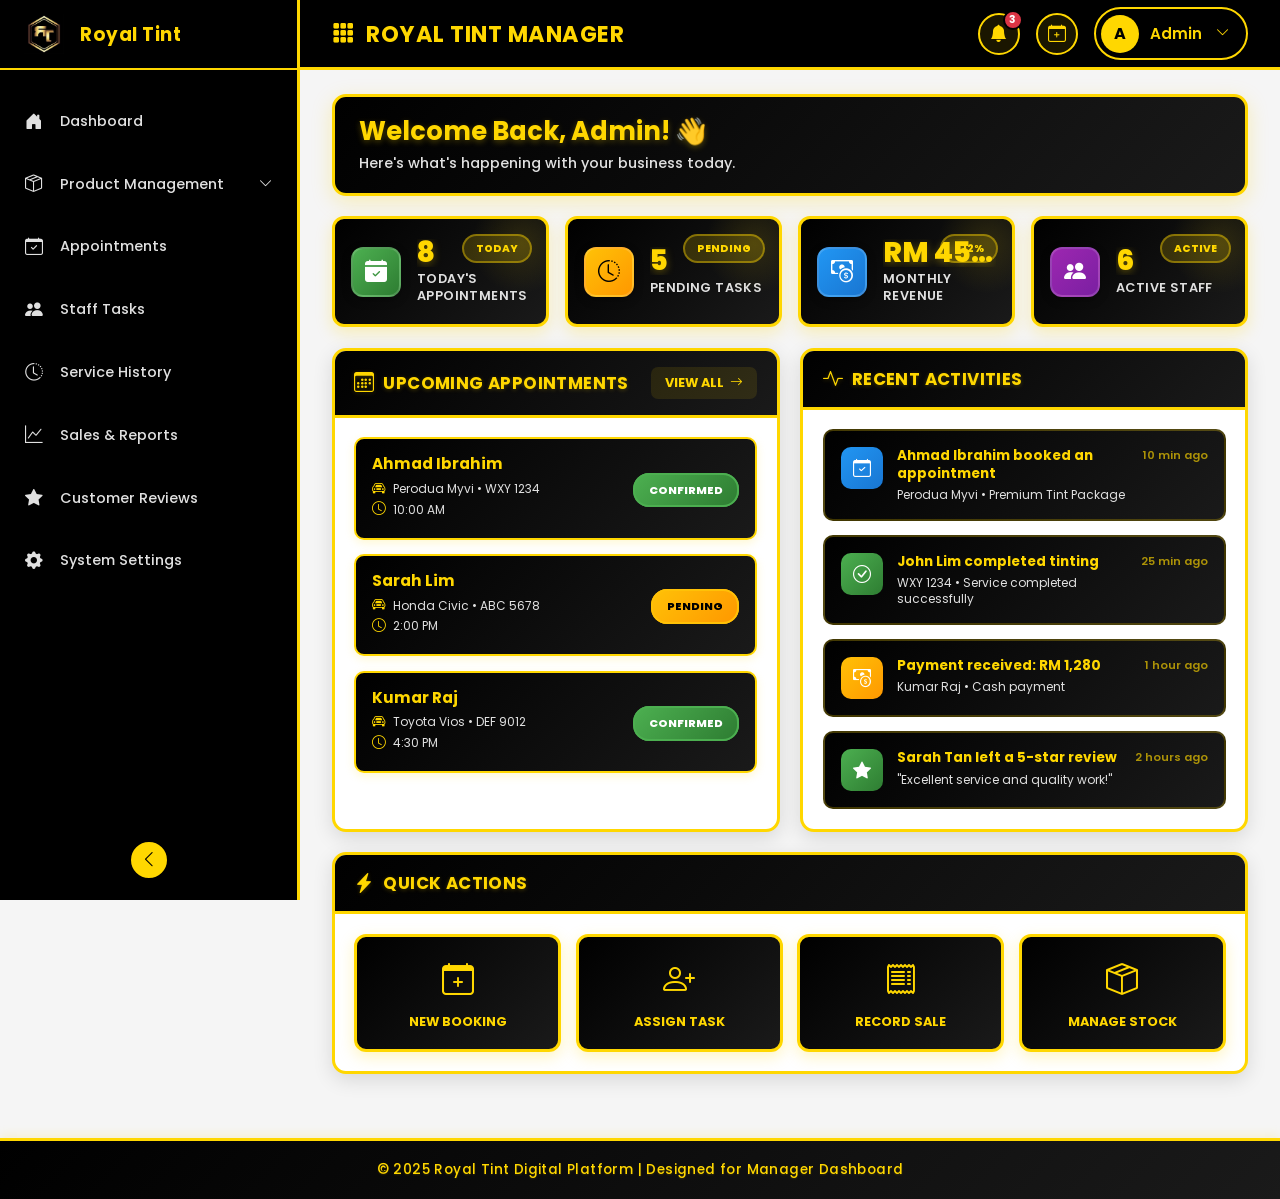
==== index.html @ 49ae047e "first commit" ====
<!DOCTYPE html>
<html lang="en">
<head>
  <meta charset="UTF-8">
  <meta name="viewport" content="width=device-width, initial-scale=1.0" />
  <title>Royal Tint Manager Dashboard</title>
  <link href="https://fonts.googleapis.com/css2?family=Poppins:wght@300;400;500;600;700&display=swap" rel="stylesheet" />
  <link rel="stylesheet" href="assets/css/bootstrap.min.css" />
  <link rel="stylesheet" href="https://cdn.jsdelivr.net/npm/bootstrap-icons@1.10.5/font/bootstrap-icons.css" />
  <link rel="stylesheet" href="assets/css/style.css">
</head>
<body>

  <div id="sidebar"></div>
  <div id="navbar"></div>

  <main class="main-content">
    <!-- Welcome Section -->
    <div class="welcome-section">
      <h1>Welcome Back, Admin! 👋</h1>
      <p>Here's what's happening with your business today.</p>
    </div>

    <!-- Dashboard Stats Grid - Black & Gold -->
    <div class="dashboard-stats">
      <!-- Today's Appointments -->
      <div class="stat-box">
        <div class="stat-icon today">
          <i class="bi bi-calendar-check-fill"></i>
        </div>
        <div class="stat-details">
          <h3>8</h3>
          <p>Today's Appointments</p>
        </div>
        <span class="stat-badge">Today</span>
      </div>

      <!-- Pending Tasks -->
      <div class="stat-box">
        <div class="stat-icon pending">
          <i class="bi bi-clock-history"></i>
        </div>
        <div class="stat-details">
          <h3>5</h3>
          <p>Pending Tasks</p>
        </div>
        <span class="stat-badge">Pending</span>
      </div>

      <!-- Monthly Revenue -->
      <div class="stat-box">
        <div class="stat-icon revenue">
          <i class="bi bi-cash-coin"></i>
        </div>
        <div class="stat-details">
          <h3>RM 45,680</h3>
          <p>Monthly Revenue</p>
        </div>
        <span class="stat-badge">↑ 12%</span>
      </div>

      <!-- Active Staff -->
      <div class="stat-box">
        <div class="stat-icon staff">
          <i class="bi bi-people-fill"></i>
        </div>
        <div class="stat-details">
          <h3>6</h3>
          <p>Active Staff</p>
        </div>
        <span class="stat-badge">Active</span>
      </div>
    </div>

    <!-- Content Grid - Black & Gold -->
    <div class="content-grid">
      <!-- Upcoming Appointments Section -->
      <div class="section-card">
        <div class="section-header">
          <h3>
            <i class="bi bi-calendar3"></i> Upcoming Appointments
          </h3>
          <a href="appointments.html" class="view-all-link">
            View All <i class="bi bi-arrow-right"></i>
          </a>
        </div>

        <div class="section-body">
          <!-- Appointment Item 1 -->
          <div class="appointment-item">
            <div class="appointment-info">
              <h4>Ahmad Ibrahim</h4>
              <p>
                <i class="bi bi-car-front"></i> Perodua Myvi • WXY 1234
              </p>
              <p>
                <i class="bi bi-clock"></i> 10:00 AM
              </p>
            </div>
            <div class="appointment-status">
              <span class="status-badge confirmed">CONFIRMED</span>
            </div>
          </div>

          <!-- Appointment Item 2 -->
          <div class="appointment-item">
            <div class="appointment-info">
              <h4>Sarah Lim</h4>
              <p>
                <i class="bi bi-car-front"></i> Honda Civic • ABC 5678
              </p>
              <p>
                <i class="bi bi-clock"></i> 2:00 PM
              </p>
            </div>
            <div class="appointment-status">
              <span class="status-badge pending">PENDING</span>
            </div>
          </div>

          <!-- Appointment Item 3 -->
          <div class="appointment-item">
            <div class="appointment-info">
              <h4>Kumar Raj</h4>
              <p>
                <i class="bi bi-car-front"></i> Toyota Vios • DEF 9012
              </p>
              <p>
                <i class="bi bi-clock"></i> 4:30 PM
              </p>
            </div>
            <div class="appointment-status">
              <span class="status-badge confirmed">CONFIRMED</span>
            </div>
          </div>
        </div>
      </div>

      <!-- Recent Activities Section -->
      <div class="section-card">
        <div class="section-header">
          <h3>
            <i class="bi bi-activity"></i> Recent Activities
          </h3>
        </div>

        <div class="section-body">
          <!-- Activity Item 1 -->
          <div class="activity-item">
            <div class="activity-icon appointment">
              <i class="bi bi-calendar-check"></i>
            </div>
            <div class="activity-details">
              <h5><strong>Ahmad Ibrahim</strong> booked an appointment</h5>
              <p>Perodua Myvi • Premium Tint Package</p>
            </div>
            <span class="activity-time">10 min ago</span>
          </div>

          <!-- Activity Item 2 -->
          <div class="activity-item">
            <div class="activity-icon complete">
              <i class="bi bi-check-circle"></i>
            </div>
            <div class="activity-details">
              <h5><strong>John Lim</strong> completed tinting</h5>
              <p>WXY 1234 • Service completed successfully</p>
            </div>
            <span class="activity-time">25 min ago</span>
          </div>

          <!-- Activity Item 3 -->
          <div class="activity-item">
            <div class="activity-icon payment">
              <i class="bi bi-cash-coin"></i>
            </div>
            <div class="activity-details">
              <h5>Payment received: <strong>RM 1,280</strong></h5>
              <p>Kumar Raj • Cash payment</p>
            </div>
            <span class="activity-time">1 hour ago</span>
          </div>

          <!-- Activity Item 4 -->
          <div class="activity-item">
            <div class="activity-icon complete">
              <i class="bi bi-star-fill"></i>
            </div>
            <div class="activity-details">
              <h5><strong>Sarah Tan</strong> left a 5-star review</h5>
              <p>"Excellent service and quality work!"</p>
            </div>
            <span class="activity-time">2 hours ago</span>
          </div>
        </div>
      </div>
    </div>

    <!-- Quick Actions - Black & Gold -->
    <div class="section-card">
      <div class="section-header">
        <h3>
          <i class="bi bi-lightning-charge-fill"></i> Quick Actions
        </h3>
      </div>
      <div class="section-body">
        <div class="quick-actions">
          <a href="appointments.html" class="action-card">
            <i class="bi bi-calendar-plus"></i>
            <span>New Booking</span>
          </a>
          <a href="staff.html" class="action-card">
            <i class="bi bi-person-plus"></i>
            <span>Assign Task</span>
          </a>
          <a href="sales.html" class="action-card">
            <i class="bi bi-receipt"></i>
            <span>Record Sale</span>
          </a>
          <a href="products.html" class="action-card">
            <i class="bi bi-box-seam"></i>
            <span>Manage Stock</span>
          </a>
        </div>
      </div>
    </div>
  </main>

  <div id="footer"></div>

  <script src="assets/js/bootstrap.bundle.min.js"></script>
  <script src="assets/js/main.js"></script>
</body>
</html>
---- assets/css/style.css ----
/* ============================================
   ROYAL TINT - ULTIMATE FIX
   All Issues Resolved
   ============================================ */

   :root {
    --black: #000;
    --gold: #FFD700;
    --gold-hover: #FFC700;
    --white: #fff;
    --gray-bg: #f5f5f5;
    --gray-light: #e0e0e0;
    --gray-dark: #666;
    --navbar-height: 70px;
    --sidebar-width: 300px;
    --sidebar-collapsed-width: 70px;
  }
  
  * {
    margin: 0;
    padding: 0;
    box-sizing: border-box;
  }
  
  html, body {
    font-family: 'Poppins', sans-serif;
    background: var(--gray-bg);
    color: #333;
    min-height: 100vh;
    overflow-x: hidden;
  }
  
  /* ============================================
     SIDEBAR STYLES
     ============================================ */
  
  .sidebar {
    position: fixed;
    left: 0;
    top: 0;
    width: var(--sidebar-width);
    height: 100vh;
    background: var(--black);
    border-right: 3px solid var(--gold);
    z-index: 1000;
    overflow-y: auto;
    overflow-x: hidden;
    transition: width 0.3s ease;
  }
  
  .sidebar.collapsed {
    width: var(--sidebar-collapsed-width);
  }
  
  .sidebar-header {
    display: flex;
    align-items: center;
    gap: 1rem;
    padding: 1rem 1.5rem;
    height: var(--navbar-height);
    border-bottom: 2px solid var(--gold);
    background: var(--black);
  }
  
  .logo-wrapper {
    width: 40px;
    height: 40px;
    display: flex;
    align-items: center;
    justify-content: center;
    flex-shrink: 0;
  }
  
  .logo-img {
    width: 100%;
    height: 100%;
    object-fit: contain;
  }
  
  .brand-name {
    font-size: 1.15rem;
    font-weight: 700;
    color: var(--gold);
    margin: 0;
    letter-spacing: 0.5px;
    white-space: nowrap;
    transition: opacity 0.3s ease;
  }
  
  .sidebar.collapsed .brand-name {
    opacity: 0;
    display: none;
  }
  
  .sidebar.collapsed .sidebar-header {
    justify-content: center;
    padding: 1rem;
  }
  
  /* Menu Styles */
  .menu {
    list-style: none;
    padding: 1rem 0 80px 0; /* Extra bottom padding for collapse button */
    margin: 0;
  }
  
  .menu-item {
    margin: 0.5rem 0;
    position: relative;
  }
  
  .menu-item a,
  .menu-item .menu-link {
    display: flex;
    align-items: center;
    gap: 1rem;
    padding: 0.9rem 1.5rem;
    color: #e0e0e0;
    text-decoration: none;
    transition: all 0.3s ease;
    font-weight: 500;
    font-size: 0.9rem;
    cursor: pointer;
  }
  
  .menu-item a:hover,
  .menu-item .menu-link:hover {
    background: rgba(255, 215, 0, 0.1);
    color: var(--gold);
  }
  
  .menu-item.active a,
  .menu-item.active .menu-link {
    background: var(--gold);
    color: var(--black);
    font-weight: 700;
  }
  
  .menu-item .icon {
    width: 20px;
    text-align: center;
    font-size: 1.1rem;
    flex-shrink: 0;
  }
  
  .menu-item .label {
    flex: 1;
    white-space: nowrap;
    transition: opacity 0.3s ease;
  }
  
  .sidebar.collapsed .label {
    opacity: 0;
    display: none;
  }
  
  .sidebar.collapsed .menu-item a,
  .sidebar.collapsed .menu-item .menu-link {
    justify-content: center;
    padding: 0.9rem 0.5rem;
  }
  
  .sidebar.collapsed .submenu-arrow {
    display: none;
  }
  
  .submenu {
    list-style: none;
    padding: 0;
    margin: 0;
    max-height: 0;
    overflow: hidden;
    transition: max-height 0.3s ease;
    background: rgba(0, 0, 0, 0.6);
  }
  
  /* Submenu Open State */
  .menu-item.has-submenu.open .submenu {
    max-height: 300px;
  }
  
  /* Submenu Items */
  .submenu li {
    margin: 0;
  }
  
  .submenu li a {
    display: block;
    padding: 0.75rem 1.5rem 0.75rem 3.5rem;
    color: white;
    text-decoration: none;
    font-size: 0.85rem;
    font-weight: 500;
    transition: all 0.3s ease;
    border-left: 3px solid transparent;
  }
  
  /* Submenu Hover - Same as main menu items */
  .submenu li a:hover {
    background: rgba(255, 215, 0, 0.1);
    color: #FFD700;
  }
  
  /* Submenu Arrow */
  .submenu-arrow {
    margin-left: auto;
    font-size: 0.85rem;
    transition: transform 0.3s ease;
  }
  
  /* Rotate arrow when open */
  .menu-item.has-submenu.open .submenu-arrow {
    transform: rotate(180deg);
  }
  
  /* Hide submenu in collapsed sidebar */
  .sidebar.collapsed .submenu-arrow,
  .sidebar.collapsed .submenu {
    display: none;
  }
  
  
  /* Collapse Button - INSIDE SIDEBAR, CENTERED */
  .collapse-btn {
    position: absolute; /* Changed from fixed */
    bottom: 20px;
    left: 50%;
    transform: translateX(-50%);
    width: 40px;
    height: 40px;
    background: var(--gold);
    border: 2px solid var(--black);
    border-radius: 50%;
    display: flex;
    align-items: center;
    justify-content: center;
    cursor: pointer;
    color: var(--black);
    font-size: 1.1rem;
    transition: all 0.3s ease;
    z-index: 10;
    box-shadow: 0 2px 8px rgba(0, 0, 0, 0.3);
  }
  
  .collapse-btn:hover {
    transform: translateX(-50%) scale(1.1);
    box-shadow: 0 4px 12px rgba(0, 0, 0, 0.4);
  }
  
  .collapse-btn i {
    transition: transform 0.3s ease;
    font-weight: 900;
  }
  
  .sidebar.collapsed .collapse-btn i {
    transform: rotate(180deg);
  }
  
  /* Scrollbar */
  .sidebar::-webkit-scrollbar {
    width: 5px;
  }
  
  .sidebar::-webkit-scrollbar-track {
    background: #1a1a1a;
  }
  
  .sidebar::-webkit-scrollbar-thumb {
    background: var(--gold);
    border-radius: 3px;
  }
  
  /* ============================================
     NAVBAR STYLES
     ============================================ */
  
  .top-navbar {
    position: fixed;
    top: 0;
    left: var(--sidebar-width);
    right: 0;
    height: var(--navbar-height);
    background: var(--black);
    border-bottom: 3px solid var(--gold);
    z-index: 999;
    display: flex;
    align-items: center;
    justify-content: space-between;
    padding: 0 2rem;
    transition: left 0.3s ease;
  }
  
  .sidebar.collapsed ~ * .top-navbar,
  body.sidebar-collapsed .top-navbar {
    left: var(--sidebar-collapsed-width);
  }
  
  .navbar-left {
    display: flex;
    align-items: center;
  }
  
  .navbar-title {
    display: flex;
    align-items: center;
    gap: 0.75rem;
  }
  
  .navbar-title i {
    font-size: 1.4rem;
    color: var(--gold);
  }
  
  .navbar-title h1 {
    color: var(--gold);
    font-size: 1.4rem;
    font-weight: 700;
    margin: 0;
    text-transform: uppercase;
    letter-spacing: 0.5px;
  }
  
  .navbar-right {
    display: flex;
    align-items: center;
    gap: 1rem;
  }
  
  .nav-icon {
    width: 42px;
    height: 42px;
    border-radius: 50%;
    background: rgba(255, 215, 0, 0.1);
    border: 2px solid var(--gold);
    color: var(--gold);
    display: flex;
    align-items: center;
    justify-content: center;
    cursor: pointer;
    transition: all 0.3s ease;
    position: relative;
    text-decoration: none;
  }
  
  .nav-icon:hover {
    background: var(--gold);
    color: var(--black);
    transform: translateY(-2px);
    box-shadow: 0 4px 12px rgba(255, 215, 0, 0.4);
  }
  
  .nav-icon i {
    font-size: 1.1rem;
  }
  
  .notification-badge {
    position: absolute;
    top: -5px;
    right: -5px;
    background: #dc3545;
    color: white;
    width: 20px;
    height: 20px;
    border-radius: 50%;
    display: flex;
    align-items: center;
    justify-content: center;
    font-size: 0.65rem;
    font-weight: 700;
    border: 2px solid var(--black);
  }
  
  /* User Profile - FIXED DROPDOWN */
  .user-profile-wrapper {
    position: relative;
  }
  
  .user-profile {
    display: flex;
    align-items: center;
    gap: 0.65rem;
    padding: 0.35rem 1rem 0.35rem 0.35rem;
    background: transparent;
    border: 2px solid var(--gold);
    border-radius: 30px;
    cursor: pointer;
    transition: all 0.3s ease;
  }
  
  .user-profile:hover {
    background: rgba(255, 215, 0, 0.1);
    border-color: var(--gold-hover);
    box-shadow: 0 2px 8px rgba(255, 215, 0, 0.2);
  }
  
  .user-avatar {
    width: 38px;
    height: 38px;
    border-radius: 50%;
    background: var(--gold);
    color: var(--black);
    display: flex;
    align-items: center;
    justify-content: center;
    font-weight: 700;
    font-size: 1rem;
  }
  
  .user-name {
    color: var(--gold);
    font-weight: 600;
    font-size: 0.95rem;
  }
  
  .dropdown-arrow {
    color: var(--gold);
    font-size: 0.85rem;
    transition: transform 0.3s ease;
    margin-left: 0.25rem;
  }
  
  /* Profile Dropdown - FIXED */
  .profile-dropdown {
    position: absolute;
    top: calc(100% + 10px);
    right: 0;
    min-width: 230px;
    background: var(--black);
    border: 2px solid var(--gold);
    border-radius: 12px;
    box-shadow: 0 8px 24px rgba(255, 215, 0, 0.3);
    overflow: hidden;
    opacity: 0;
    visibility: hidden;
    transform: translateY(-10px);
    transition: all 0.3s ease;
    z-index: 10000;
  }
  
  .profile-dropdown.show {
    opacity: 1;
    visibility: visible;
    transform: translateY(0);
  }
  
  .dropdown-item {
    display: flex;
    align-items: center;
    gap: 0.75rem;
    padding: 0.95rem 1.15rem;
    color: var(--gold);
    text-decoration: none;
    transition: all 0.3s ease;
    font-size: 0.9rem;
    font-weight: 500;
    border-bottom: 1px solid rgba(255, 215, 0, 0.1);
  }
  
  .dropdown-item:last-child {
    border-bottom: none;
  }
  
  .dropdown-item:hover {
    background: var(--gold);
    color: var(--black);
    padding-left: 1.4rem;
  }
  
  .dropdown-item i {
    font-size: 1.15rem;
    width: 22px;
  }
  
  .dropdown-divider {
    height: 2px;
    background: linear-gradient(90deg, transparent, var(--gold), transparent);
    margin: 0.25rem 0;
  }
  
  .logout-item {
    color: #ff6b6b;
  }
  
  .logout-item:hover {
    background: #ff6b6b;
    color: white;
  }
  
  /* ============================================
     MAIN CONTENT STYLES
     ============================================ */
  
  .main-content {
    margin-left: var(--sidebar-width);
    margin-top: var(--navbar-height);
    padding: 1.5rem 2rem 2rem 2rem;
    transition: margin-left 0.3s ease;
    min-height: calc(100vh - var(--navbar-height));
    background: var(--gray-bg);
  }
  
  .sidebar.collapsed ~ * .main-content,
  body.sidebar-collapsed .main-content {
    margin-left: var(--sidebar-collapsed-width);
  }
  
  /* Welcome Section - NO OVERLAP */
  .welcome-section {
    background: linear-gradient(135deg, var(--black) 0%, #1a1a1a 100%);
    border-radius: 14px;
    padding: 1.2rem 1.5rem;
    margin-bottom: 1.3rem;
    border: 3px solid var(--gold);
    box-shadow: 0 6px 20px rgba(255, 215, 0, 0.25);
  }
  
  .welcome-section h1 {
    font-size: clamp(1.2rem, 2.5vw, 1.6rem); /* Responsive font */
    font-weight: 700;
    color: var(--gold);
    margin: 0 0 0.4rem 0;
    display: flex;
    align-items: center;
    gap: 0.6rem;
    text-shadow: 0 2px 6px rgba(255, 215, 0, 0.3);
    line-height: 1.2;
  }
  
  .welcome-section p {
    color: #e0e0e0;
    font-size: clamp(0.8rem, 1.5vw, 0.9rem); /* Responsive font */
    margin: 0;
    font-weight: 500;
    line-height: 1.4;
  }
  
  /* Dashboard Stats - NO OVERLAP */
  .dashboard-stats {
    display: grid;
    grid-template-columns: repeat(auto-fit, minmax(200px, 1fr));
    gap: 1rem;
    margin-bottom: 1.3rem;
  }
  
  .stat-box {
    background: linear-gradient(135deg, var(--black) 0%, #1a1a1a 100%);
    border-radius: 12px;
    padding: 1.2rem 1rem;
    display: flex;
    align-items: center;
    gap: 1rem;
    transition: all 0.3s ease;
    border: 3px solid var(--gold);
    box-shadow: 0 6px 16px rgba(255, 215, 0, 0.25);
    position: relative;
    overflow: hidden;
    min-height: 100px;
  }
  
  .stat-box::before {
    content: '';
    position: absolute;
    top: 0;
    right: 0;
    width: 100px;
    height: 100px;
    background: radial-gradient(circle, rgba(255, 215, 0, 0.12) 0%, transparent 70%);
    border-radius: 50%;
    transform: translate(25%, -25%);
  }
  
  .stat-box:hover {
    transform: translateY(-4px);
    box-shadow: 0 10px 28px rgba(255, 215, 0, 0.4);
  }
  
  .stat-icon {
    width: 50px;
    height: 50px;
    border-radius: 12px;
    display: flex;
    align-items: center;
    justify-content: center;
    font-size: 22px;
    flex-shrink: 0;
    box-shadow: 0 3px 10px rgba(0, 0, 0, 0.3);
    position: relative;
    z-index: 1;
    border: 2px solid rgba(255, 255, 255, 0.15);
  }
  
  .stat-icon.today {
    background: linear-gradient(135deg, #4caf50, #2e7d32);
    color: white;
  }
  
  .stat-icon.pending {
    background: linear-gradient(135deg, #ffc107, #ff9800);
    color: var(--black);
  }
  
  .stat-icon.revenue {
    background: linear-gradient(135deg, #2196f3, #1976d2);
    color: white;
  }
  
  .stat-icon.staff {
    background: linear-gradient(135deg, #9c27b0, #7b1fa2);
    color: white;
  }
  
  .stat-details {
    flex: 1;
    min-width: 0;
    overflow: hidden;
  }
  
  .stat-details h3 {
    font-size: clamp(1.4rem, 3vw, 1.75rem); /* Responsive font */
    font-weight: 800;
    color: var(--gold);
    margin: 0 0 0.3rem 0;
    line-height: 1;
    text-shadow: 0 2px 8px rgba(255, 215, 0, 0.35);
    white-space: nowrap;
    overflow: hidden;
    text-overflow: ellipsis;
  }
  
  .stat-details p {
    color: #e0e0e0;
    font-size: clamp(0.7rem, 1.2vw, 0.8rem); /* Responsive font */
    margin: 0;
    font-weight: 600;
    text-transform: uppercase;
    letter-spacing: 0.4px;
    line-height: 1.3;
    word-wrap: break-word;
  }
  
  .stat-badge {
    position: absolute;
    top: 0.9rem;
    right: 0.9rem;
    background: rgba(255, 215, 0, 0.18);
    color: var(--gold);
    padding: 0.3rem 0.75rem;
    border-radius: 16px;
    font-size: clamp(0.6rem, 1vw, 0.65rem); /* Responsive font */
    font-weight: 800;
    border: 2px solid rgba(255, 215, 0, 0.4);
    text-transform: uppercase;
    white-space: nowrap;
  }
  
  /* Content Grid */
  .content-grid {
    display: grid;
    grid-template-columns: repeat(auto-fit, minmax(300px, 1fr));
    gap: 1.3rem;
    margin-bottom: 1.3rem;
  }
  
  /* Section Cards */
  .section-card {
    background: var(--white);
    border-radius: 14px;
    box-shadow: 0 6px 20px rgba(0, 0, 0, 0.12);
    overflow: hidden;
    border: 3px solid var(--gold);
    transition: all 0.3s ease;
  }
  
  .section-card:hover {
    box-shadow: 0 10px 28px rgba(255, 215, 0, 0.35);
    transform: translateY(-3px);
  }
  
  .section-header {
    background: linear-gradient(135deg, var(--black) 0%, #1a1a1a 100%);
    padding: 1rem 1.2rem;
    border-bottom: 3px solid var(--gold);
    display: flex;
    justify-content: space-between;
    align-items: center;
    flex-wrap: wrap;
    gap: 0.75rem;
  }
  
  .section-header h3 {
    margin: 0;
    font-size: clamp(0.95rem, 1.8vw, 1.05rem);
    font-weight: 700;
    color: var(--gold);
    display: flex;
    align-items: center;
    gap: 0.55rem;
    text-transform: uppercase;
    letter-spacing: 0.4px;
    text-shadow: 0 1px 4px rgba(255, 215, 0, 0.25);
    line-height: 1.2;
  }
  
  .section-header h3 i {
    font-size: 1.25rem;
  }
  
  .view-all-link {
    color: var(--gold);
    text-decoration: none;
    font-size: clamp(0.75rem, 1.2vw, 0.8rem);
    font-weight: 700;
    display: flex;
    align-items: center;
    gap: 0.35rem;
    transition: all 0.3s ease;
    text-transform: uppercase;
    padding: 0.45rem 0.9rem;
    background: rgba(255, 215, 0, 0.1);
    border-radius: 7px;
    white-space: nowrap;
  }
  
  .view-all-link:hover {
    color: var(--black);
    background: var(--gold);
  }
  
  .section-body {
    padding: 1.2rem;
  }
  
  /* Appointment Items */
  .appointment-item {
    display: flex;
    align-items: center;
    gap: 0.9rem;
    padding: 1rem;
    background: linear-gradient(135deg, var(--black), #1a1a1a);
    border-radius: 10px;
    margin-bottom: 0.9rem;
    border: 2px solid var(--gold);
    transition: all 0.3s ease;
    box-shadow: 0 3px 10px rgba(255, 215, 0, 0.18);
  }
  
  .appointment-item:last-child {
    margin-bottom: 0;
  }
  
  .appointment-item:hover {
    background: linear-gradient(135deg, #1a1a1a, #2a2a2a);
    transform: translateX(4px);
    box-shadow: 0 5px 14px rgba(255, 215, 0, 0.35);
  }
  
  .appointment-info {
    flex: 1;
    min-width: 0;
  }
  
  .appointment-info h4 {
    margin: 0 0 0.4rem 0;
    font-size: clamp(0.85rem, 1.5vw, 0.95rem);
    font-weight: 700;
    color: var(--gold);
    line-height: 1.2;
  }
  
  .appointment-info p {
    margin: 0.2rem 0;
    font-size: clamp(0.7rem, 1.2vw, 0.75rem);
    color: #e0e0e0;
    display: flex;
    align-items: center;
    gap: 0.4rem;
    line-height: 1.3;
  }
  
  .appointment-info p i {
    color: var(--gold);
    font-size: 0.85rem;
  }
  
  .status-badge {
    padding: 0.45rem 0.9rem;
    border-radius: 16px;
    font-size: clamp(0.65rem, 1vw, 0.7rem);
    font-weight: 800;
    text-transform: uppercase;
    border: 2px solid;
    white-space: nowrap;
  }
  
  .status-badge.confirmed {
    background: linear-gradient(135deg, #4caf50, #2e7d32);
    color: white;
    border-color: #4caf50;
  }
  
  .status-badge.pending {
    background: linear-gradient(135deg, #ffc107, #ff9800);
    color: var(--black);
    border-color: #ffc107;
  }
  
  /* Activity Items */
  .activity-item {
    display: flex;
    gap: 0.9rem;
    padding: 1rem;
    background: linear-gradient(135deg, var(--black), #1a1a1a);
    border-radius: 10px;
    margin-bottom: 0.9rem;
    border: 2px solid rgba(255, 215, 0, 0.25);
    transition: all 0.3s ease;
  }
  
  .activity-item:last-child {
    margin-bottom: 0;
  }
  
  .activity-item:hover {
    border-color: var(--gold);
    transform: translateX(3px);
  }
  
  .activity-icon {
    width: 42px;
    height: 42px;
    border-radius: 10px;
    display: flex;
    align-items: center;
    justify-content: center;
    font-size: 18px;
    color: white;
    flex-shrink: 0;
  }
  
  .activity-icon.appointment {
    background: linear-gradient(135deg, #2196f3, #1976d2);
  }
  
  .activity-icon.complete {
    background: linear-gradient(135deg, #4caf50, #2e7d32);
  }
  
  .activity-icon.payment {
    background: linear-gradient(135deg, #ffc107, #ff9800);
  }
  
  .activity-details {
    flex: 1;
    min-width: 0;
  }
  
  .activity-details h5 {
    margin: 0 0 0.3rem 0;
    font-size: clamp(0.8rem, 1.4vw, 0.85rem);
    font-weight: 700;
    color: var(--gold);
    line-height: 1.3;
  }
  
  .activity-details p {
    margin: 0;
    font-size: clamp(0.7rem, 1.2vw, 0.75rem);
    color: #e0e0e0;
    line-height: 1.3;
  }
  
  .activity-time {
    font-size: clamp(0.65rem, 1vw, 0.7rem);
    color: rgba(255, 215, 0, 0.65);
    font-weight: 600;
    align-self: start;
    white-space: nowrap;
  }
  
  /* Quick Actions */
  .quick-actions {
    display: grid;
    grid-template-columns: repeat(auto-fit, minmax(130px, 1fr));
    gap: 0.9rem;
  }
  
  .action-card {
    background: linear-gradient(135deg, var(--black), #1a1a1a);
    border: 3px solid var(--gold);
    border-radius: 12px;
    padding: 1.2rem 0.9rem;
    text-align: center;
    cursor: pointer;
    text-decoration: none;
    color: var(--gold);
    box-shadow: 0 5px 15px rgba(255, 215, 0, 0.25);
    display: flex;
    flex-direction: column;
    align-items: center;
    gap: 0.65rem;
    transition: all 0.3s ease;
  }
  
  .action-card:hover {
    transform: translateY(-4px);
    box-shadow: 0 8px 24px rgba(255, 215, 0, 0.45);
    background: linear-gradient(135deg, #1a1a1a, #2a2a2a);
  }
  
  .action-card i {
    font-size: 2rem;
    color: var(--gold);
  }
  
  .action-card span {
    font-size: clamp(0.75rem, 1.2vw, 0.8rem);
    font-weight: 700;
    text-transform: uppercase;
    line-height: 1.2;
  }
  
  /* ============================================
     FOOTER - STABLE POSITION
     ============================================ */
  
  .footer {
    position: relative;
    width: 100%;
    margin-left: 0; /* Don't shift with sidebar */
    background: linear-gradient(135deg, #000 0%, #1a1a1a 100%);
    border-top: 3px solid #FFD700;
    padding: 1.2rem 2rem;
    box-shadow: 0 -3px 10px rgba(255, 215, 0, 0.15);
    margin-top: 2rem;
  }
  
  .footer-content {
    text-align: center;
    max-width: 1400px;
    margin: 0 auto;
  }
  
  .footer-content p {
    color: #FFD700;
    margin: 0;
    font-size: clamp(0.75rem, 1.2vw, 0.85rem);
    font-weight: 500;
    letter-spacing: 0.4px;
    text-shadow: 0 1px 2px rgba(255, 215, 0, 0.15);
  }
  
  /* ============================================
     RESPONSIVE DESIGN
     ============================================ */
  
  @media (max-width: 992px) {
    .user-name {
      display: none;
    }
    
    .dashboard-stats {
      grid-template-columns: repeat(2, 1fr);
    }
  }
  
  @media (max-width: 768px) {
    .navbar-title h1 {
      font-size: 1.1rem;
    }
    
    .dashboard-stats {
      grid-template-columns: 1fr;
    }
    
    .content-grid {
      grid-template-columns: 1fr;
    }
    
    .quick-actions {
      grid-template-columns: repeat(2, 1fr);
    }
  }
  
  @media (max-width: 576px) {
    .main-content {
      padding: 1rem;
    }
    
    .welcome-section {
      padding: 1rem;
    }
    
    .stat-box {
      padding: 1rem 0.8rem;
    }
    
    .section-body {
      padding: 1rem;
    }
  }
  
  /* Animations */
  @keyframes fadeIn {
    from {
      opacity: 0;
      transform: translateY(15px);
    }
    to {
      opacity: 1;
      transform: translateY(0);
    }
  }
  
  .stat-box,
  .section-card,
  .action-card {
    animation: fadeIn 0.5s ease-out;
  }
  
  .stat-box:nth-child(1) { animation-delay: 0.08s; }
  .stat-box:nth-child(2) { animation-delay: 0.16s; }
  .stat-box:nth-child(3) { animation-delay: 0.24s; }
  .stat-box:nth-child(4) { animation-delay: 0.32s; }
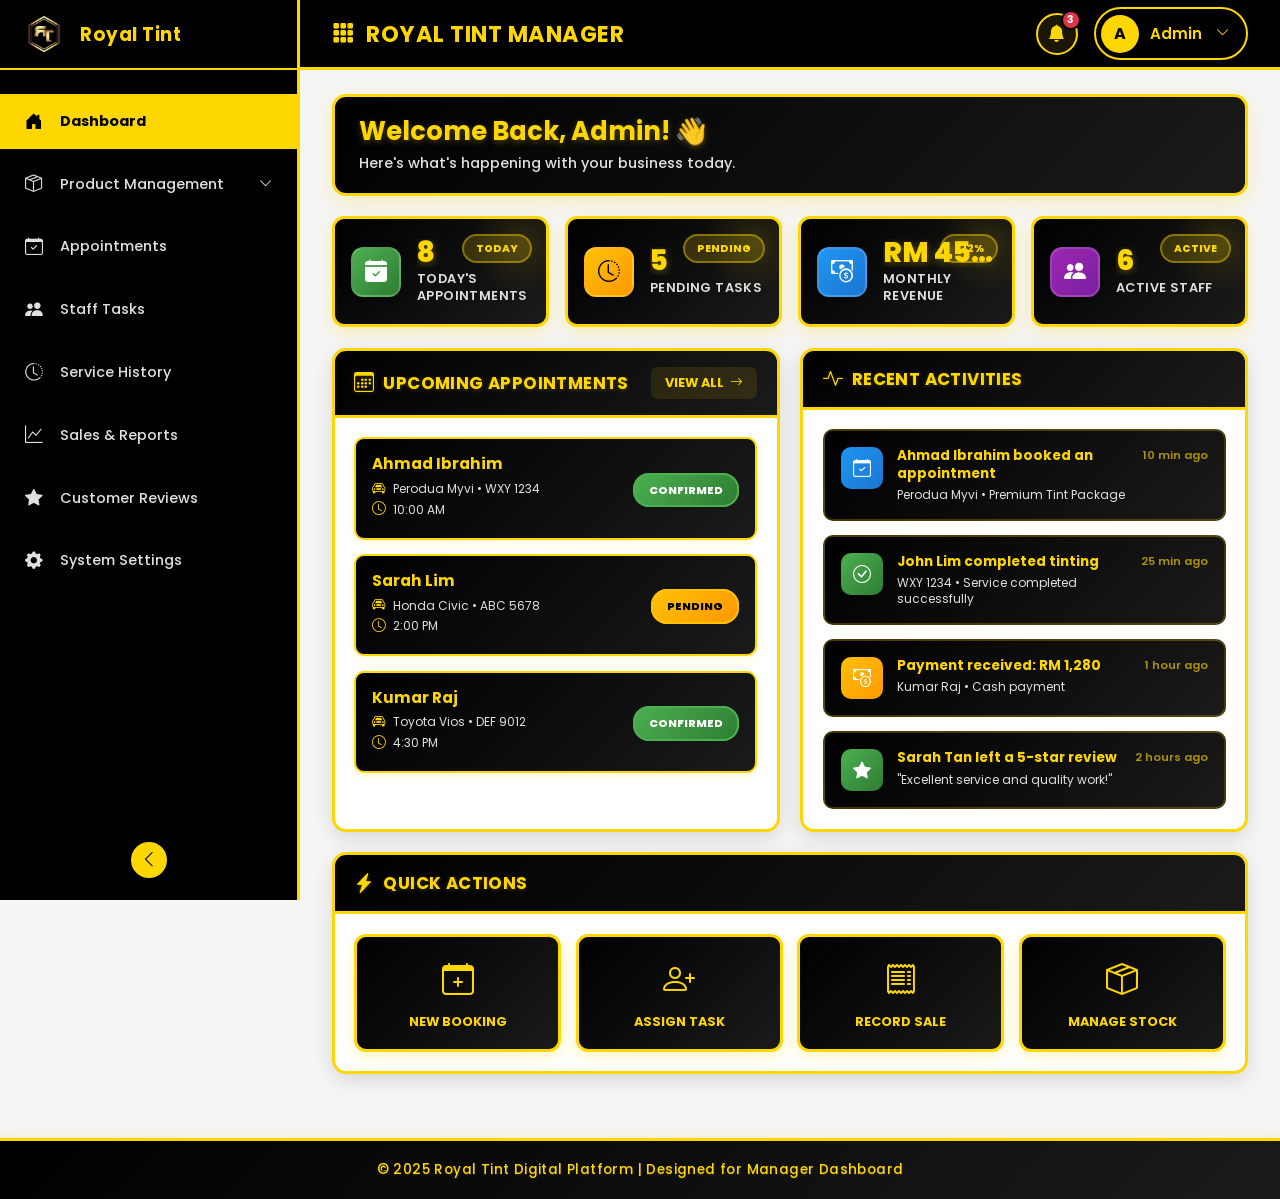
==== commit b61db180: "Latest update" ====
--- a/index.html
+++ b/index.html
@@ -231,4 +231,4 @@
   <script src="assets/js/bootstrap.bundle.min.js"></script>
   <script src="assets/js/main.js"></script>
 </body>
-</html>
+</html>
--- a/assets/css/style.css
+++ b/assets/css/style.css
@@ -135,6 +135,25 @@
     color: var(--black);
     font-weight: 700;
   }
+
+  /* Active menu icon - Black */
+  .menu-item.active > a .icon,
+  .menu-item.active > .menu-link .icon {
+    color: #000;
+  }
+
+  /* Active menu label - Black */
+  .menu-item.active > a .label,
+  .menu-item.active > .menu-link .label {
+    color: #000;
+  }
+
+  /* Keep gold on hover */
+  .menu-item.active > a:hover,
+  .menu-item.active > .menu-link:hover {
+    background: #FFD700;
+    color: #000;
+  }
   
   .menu-item .icon {
     width: 20px;
@@ -201,6 +220,19 @@
     color: #FFD700;
   }
   
+  /* Submenu Active State - SIMPLE GOLD */
+  .submenu li.active > a {
+    background: #FFD700;
+    color: #000;
+    font-weight: 700;
+  }
+
+  /* Keep gold on hover */
+  .submenu li.active > a:hover {
+    background: #FFD700;
+    color: #000;
+  }
+
   /* Submenu Arrow */
   .submenu-arrow {
     margin-left: auto;
@@ -218,7 +250,6 @@
   .sidebar.collapsed .submenu {
     display: none;
   }
-  
   
   /* Collapse Button - INSIDE SIDEBAR, CENTERED */
   .collapse-btn {
@@ -258,11 +289,7 @@
   
   /* Scrollbar */
   .sidebar::-webkit-scrollbar {
-    width: 5px;
-  }
-  
-  .sidebar::-webkit-scrollbar-track {
-    background: #1a1a1a;
+    width: 1px;
   }
   
   .sidebar::-webkit-scrollbar-thumb {
@@ -368,6 +395,265 @@
     font-size: 0.65rem;
     font-weight: 700;
     border: 2px solid var(--black);
+  }
+
+  /* Notification Wrapper */
+  .notification-wrapper {
+    position: relative;
+  }
+
+  /* Notification Dropdown */
+  .notification-dropdown {
+    position: absolute;
+    top: calc(100% + 10px);
+    right: 0;
+    width: 380px;
+    max-height: 500px;
+    background: var(--black);
+    border: 2px solid var(--gold);
+    border-radius: 12px;
+    box-shadow: 0 8px 24px rgba(255, 215, 0, 0.3);
+    overflow: hidden;
+    opacity: 0;
+    visibility: hidden;
+    transform: translateY(-10px);
+    transition: all 0.3s ease;
+    z-index: 10000;
+  }
+
+  .notification-dropdown.show {
+    opacity: 1;
+    visibility: visible;
+    transform: translateY(0);
+  }
+
+  /* Notification Header */
+  .notification-header {
+    display: flex;
+    justify-content: space-between;
+    align-items: center;
+    padding: 1rem 1.2rem;
+    background: linear-gradient(135deg, var(--black), #1a1a1a);
+    border-bottom: 2px solid var(--gold);
+  }
+
+  .notification-header h4 {
+    margin: 0;
+    color: var(--gold);
+    font-size: 1rem;
+    font-weight: 700;
+    display: flex;
+    align-items: center;
+    gap: 0.5rem;
+  }
+
+  .notification-header h4 i {
+    font-size: 1.1rem;
+  }
+
+  .mark-read {
+    color: var(--gold);
+    font-size: 0.75rem;
+    cursor: pointer;
+    transition: all 0.3s ease;
+    font-weight: 600;
+    text-transform: uppercase;
+  }
+
+  .mark-read:hover {
+    color: var(--gold-hover);
+    text-decoration: underline;
+  }
+
+  /* Notification List */
+  .notification-list {
+    max-height: 380px;
+    overflow-y: auto;
+    background: var(--black);
+  }
+
+  .notification-list::-webkit-scrollbar {
+    width: 5px;
+  }
+
+  .notification-list::-webkit-scrollbar-track {
+    background: #1a1a1a;
+  }
+
+  .notification-list::-webkit-scrollbar-thumb {
+    background: var(--gold);
+    border-radius: 3px;
+  }
+
+  /* Notification Item */
+  .notification-item {
+    display: flex;
+    align-items: flex-start;
+    gap: 0.75rem;
+    padding: 1rem 1.2rem;
+    border-bottom: 1px solid rgba(255, 215, 0, 0.1);
+    cursor: pointer;
+    transition: all 0.3s ease;
+    position: relative;
+  }
+
+  .notification-item:last-child {
+    border-bottom: none;
+  }
+
+  .notification-item:hover {
+    background: rgba(255, 215, 0, 0.08);
+  }
+
+  .notification-item.unread {
+    background: rgba(255, 215, 0, 0.05);
+  }
+
+  .notification-item.unread:hover {
+    background: rgba(255, 215, 0, 0.12);
+  }
+
+  /* Notification Icon */
+  .notif-icon {
+    width: 40px;
+    height: 40px;
+    border-radius: 10px;
+    display: flex;
+    align-items: center;
+    justify-content: center;
+    flex-shrink: 0;
+    font-size: 1.1rem;
+    color: white;
+  }
+
+  .notif-icon.new-appointment {
+    background: linear-gradient(135deg, #2196f3, #1976d2);
+  }
+
+  .notif-icon.confirmed {
+    background: linear-gradient(135deg, #4caf50, #2e7d32);
+  }
+
+  .notif-icon.payment {
+    background: linear-gradient(135deg, #ffc107, #ff9800);
+  }
+
+  .notif-icon.completed {
+    background: linear-gradient(135deg, #9c27b0, #7b1fa2);
+  }
+
+  .notif-icon.cancelled {
+    background: linear-gradient(135deg, #f44336, #c62828);
+  }
+
+  /* Notification Content */
+  .notif-content {
+    flex: 1;
+    min-width: 0;
+  }
+
+  .notif-content h5 {
+    margin: 0 0 0.3rem 0;
+    color: var(--gold);
+    font-size: 0.9rem;
+    font-weight: 700;
+  }
+
+  .notif-content p {
+    margin: 0 0 0.4rem 0;
+    color: #e0e0e0;
+    font-size: 0.8rem;
+    line-height: 1.4;
+  }
+
+  .notif-time {
+    color: rgba(255, 215, 0, 0.6);
+    font-size: 0.7rem;
+    font-weight: 600;
+  }
+
+  /* Unread Dot */
+  .notif-dot {
+    width: 8px;
+    height: 8px;
+    background: var(--gold);
+    border-radius: 50%;
+    flex-shrink: 0;
+    margin-top: 5px;
+    display: none;
+  }
+
+  .notification-item.unread .notif-dot {
+    display: block;
+    animation: pulse-dot 2s infinite;
+  }
+
+  @keyframes pulse-dot {
+    0%, 100% { opacity: 1; transform: scale(1); }
+    50% { opacity: 0.5; transform: scale(1.2); }
+  }
+
+  /* Notification Footer */
+  .notification-footer {
+    padding: 0.75rem 1.2rem;
+    background: linear-gradient(135deg, #1a1a1a, var(--black));
+    border-top: 2px solid rgba(255, 215, 0, 0.3);
+  }
+
+  .view-all-notif {
+    display: flex;
+    align-items: center;
+    justify-content: center;
+    gap: 0.5rem;
+    color: var(--gold);
+    text-decoration: none;
+    font-size: 0.85rem;
+    font-weight: 700;
+    text-transform: uppercase;
+    padding: 0.5rem;
+    border-radius: 8px;
+    transition: all 0.3s ease;
+  }
+
+  .view-all-notif:hover {
+    background: rgba(255, 215, 0, 0.1);
+    color: var(--gold-hover);
+  }
+
+  .view-all-notif i {
+    font-size: 1rem;
+    transition: transform 0.3s ease;
+  }
+
+  .view-all-notif:hover i {
+    transform: translateX(4px);
+  }
+
+  /* Empty State */
+  .notification-empty {
+    text-align: center;
+    padding: 3rem 1rem;
+    color: #e0e0e0;
+  }
+
+  .notification-empty i {
+    font-size: 3rem;
+    color: rgba(255, 215, 0, 0.3);
+    margin-bottom: 1rem;
+  }
+
+  .notification-empty p {
+    margin: 0;
+    font-size: 0.9rem;
+    color: rgba(255, 215, 0, 0.6);
+  }
+
+  /* Responsive */
+  @media (max-width: 480px) {
+    .notification-dropdown {
+      width: 320px;
+      right: -50px;
+    }
   }
   
   /* User Profile - FIXED DROPDOWN */
@@ -598,12 +884,14 @@
     background: linear-gradient(135deg, #ffc107, #ff9800);
     color: var(--black);
   }
-  
+
+  .stat-icon.confirmed,
   .stat-icon.revenue {
     background: linear-gradient(135deg, #2196f3, #1976d2);
     color: white;
   }
   
+  .stat-icon.completed,
   .stat-icon.staff {
     background: linear-gradient(135deg, #9c27b0, #7b1fa2);
     color: white;
@@ -1020,6 +1308,4 @@
   .stat-box:nth-child(1) { animation-delay: 0.08s; }
   .stat-box:nth-child(2) { animation-delay: 0.16s; }
   .stat-box:nth-child(3) { animation-delay: 0.24s; }
-  .stat-box:nth-child(4) { animation-delay: 0.32s; }
-
-  +  .stat-box:nth-child(4) { animation-delay: 0.32s; }
